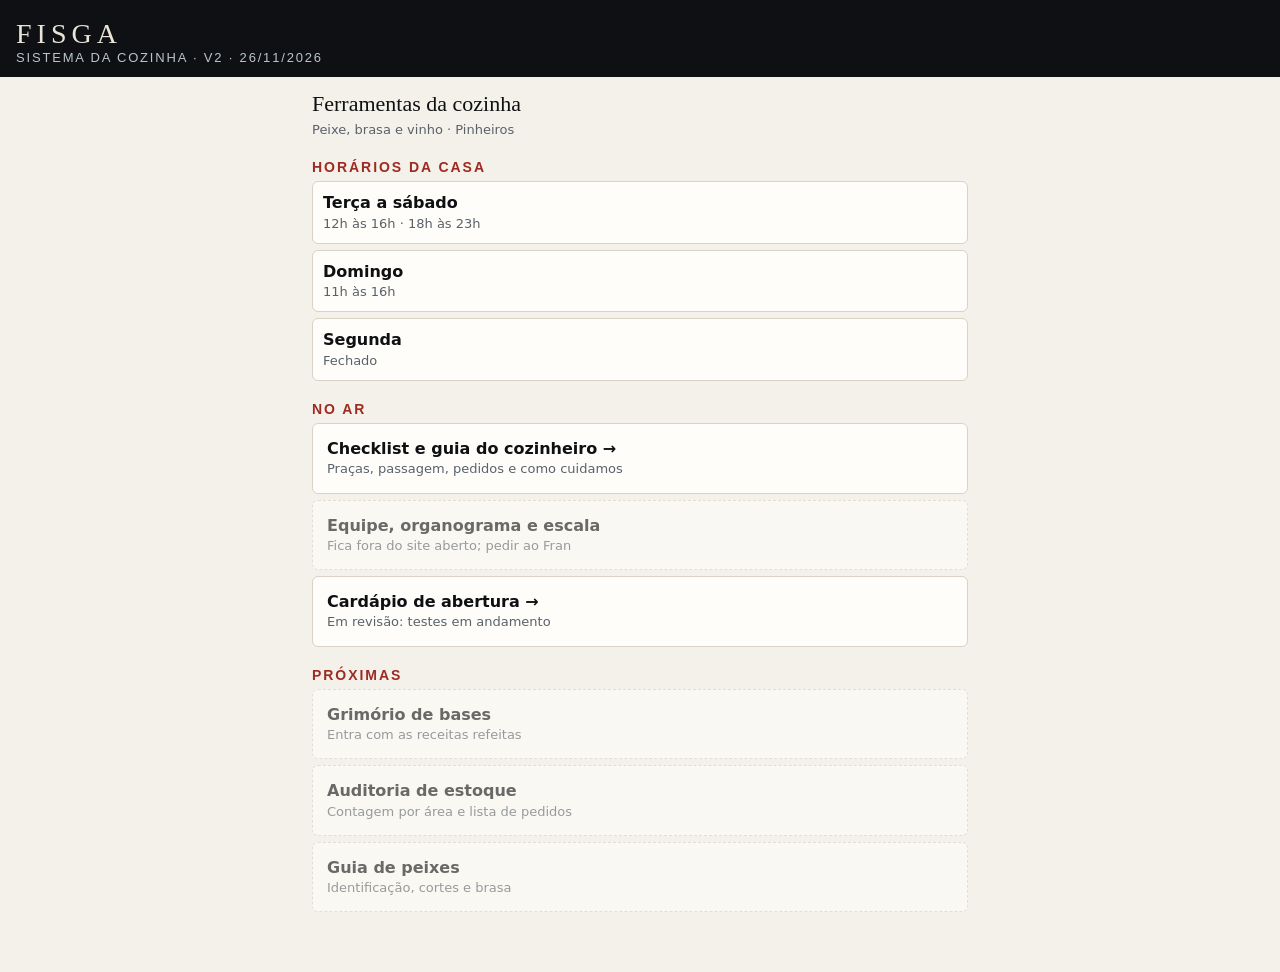
==== index.html @ 23f5c728 "Site da cozinha v2: index, checklist e cardápio Co-Authored-By: Claude Opus 5.5 <noreply@anthropic.c" ====
<!DOCTYPE html><html lang="pt-BR"><head><meta charset="utf-8"><meta name="viewport" content="width=device-width,initial-scale=1"><title>Fisga · Cozinha</title><style>
:root{--fumo:#0E1013;--graf:#3A4045;--aco:#59626A;--osso:#E9E3D8;--bg:#F4F1EA;--card:#FFFDF9;--linha:#D9D2C4;--guelra:#9E2B22;--serif:Georgia,'Times New Roman',serif;--cond:'Arial Narrow','Roboto Condensed',Arial,sans-serif}
*{box-sizing:border-box;margin:0;padding:0}
body{background:var(--bg);color:var(--fumo);font:16px/1.4 system-ui,Roboto,Arial,sans-serif;padding-bottom:40px}
header{background:var(--fumo);color:var(--osso);padding:18px 16px 12px}
header h1{font:400 28px var(--serif);letter-spacing:.18em}
header p{font:13px var(--cond);letter-spacing:.14em;text-transform:uppercase;color:#B9C6CB}
nav{position:sticky;top:0;z-index:5;background:var(--fumo);border-bottom:3px solid var(--guelra)}
.row{display:flex;overflow-x:auto;gap:6px;padding:6px 10px}
button,.btn{font:700 14px var(--cond);letter-spacing:.08em;text-transform:uppercase;border:1px solid var(--graf);background:transparent;color:var(--osso);padding:10px 12px;border-radius:4px;white-space:nowrap;cursor:pointer;text-decoration:none;display:inline-block;text-align:center}
.row button[aria-selected=true]{background:var(--guelra);border-color:var(--guelra);color:#fff}
.turnos button{flex:1}
.turnos button[aria-selected=true]{background:var(--osso);border-color:var(--osso);color:var(--fumo)}
main{max-width:680px;margin:0 auto;padding:14px 12px}
.quem{font:400 22px var(--serif)}
.pr{font-size:13px;color:var(--aco);margin:4px 0 10px}
.bar{height:8px;background:var(--linha);border-radius:4px;overflow:hidden}.bar i{display:block;height:100%;background:var(--guelra)}
.cont{font-size:13px;color:var(--aco);margin:4px 0}
h2{font:700 14px var(--cond);letter-spacing:.14em;text-transform:uppercase;color:var(--guelra);margin:20px 0 6px}
.it{background:var(--card);border:1px solid var(--linha);border-radius:6px;margin-bottom:6px;padding:10px}
.it label{display:flex;gap:12px;align-items:flex-start;cursor:pointer}
.it input[type=checkbox]{width:24px;height:24px;flex:0 0 24px;accent-color:var(--guelra)}
.it b{font-weight:600}.it small{display:block;color:var(--aco);font-size:13px}
.it.ok{opacity:.65}.it.ok b{text-decoration:line-through}
.tag{display:inline-block;font:700 11px var(--cond);letter-spacing:.1em;background:var(--guelra);color:#fff;padding:1px 6px;border-radius:3px;margin-right:5px}
.campo{display:flex;align-items:center;gap:8px;margin:8px 0 0 36px;font-size:13px;color:var(--aco)}
input[type=text],textarea{font:16px system-ui,sans-serif;border:1px solid var(--linha);border-radius:4px;background:#fff;color:var(--fumo);padding:6px 8px;width:100%}
.campo input{width:130px}
textarea{min-height:80px}
.acoes{display:flex;flex-wrap:wrap;gap:8px;margin-top:12px}
.acoes .btn,.acoes button{flex:1;background:var(--fumo);color:var(--osso);border-color:var(--fumo)}
.acoes .sec{background:transparent;color:var(--fumo);border-color:var(--graf)}
.pedir{display:block;background:var(--fumo);color:var(--osso);margin-top:4px}
.nota{font-size:13px;color:var(--aco);margin-top:14px}
#saida{margin-top:10px;display:none;min-height:180px}
@media print{nav,.acoes,.pedir,.bar,.cont,#saida{display:none!important}body{background:#fff;font-size:12px}header{background:#fff;color:#000;padding:0}header p{color:#000}.it{padding:3px 6px;margin-bottom:2px;break-inside:avoid;opacity:1}main{padding:0;max-width:none}}
.cd{display:block;color:inherit;text-decoration:none;padding:14px}.off{opacity:.6;border-style:dashed}</style></head><body><header><h1>FISGA</h1><p>Sistema da cozinha · v2 · 26/11/2026</p></header><main><div class="quem">Ferramentas da cozinha</div><div class="pr">Peixe, brasa e vinho · Pinheiros</div><h2>Horários da casa</h2><div class="it"><b>Terça a sábado</b><small>12h às 16h · 18h às 23h</small></div><div class="it"><b>Domingo</b><small>11h às 16h</small></div><div class="it"><b>Segunda</b><small>Fechado</small></div><h2>No ar</h2><a class="it cd" href="checklist.html"><b>Checklist e guia do cozinheiro →</b><small>Praças, passagem, pedidos e como cuidamos</small></a><div class="it cd off"><b>Equipe, organograma e escala</b><small>Fica fora do site aberto; pedir ao Fran</small></div><a class="it cd" href="cardapio.html"><b>Cardápio de abertura →</b><small>Em revisão: testes em andamento</small></a><h2>Próximas</h2><div class="it cd off"><b>Grimório de bases</b><small>Entra com as receitas refeitas</small></div><div class="it cd off"><b>Auditoria de estoque</b><small>Contagem por área e lista de pedidos</small></div><div class="it cd off"><b>Guia de peixes</b><small>Identificação, cortes e brasa</small></div></main></body></html>
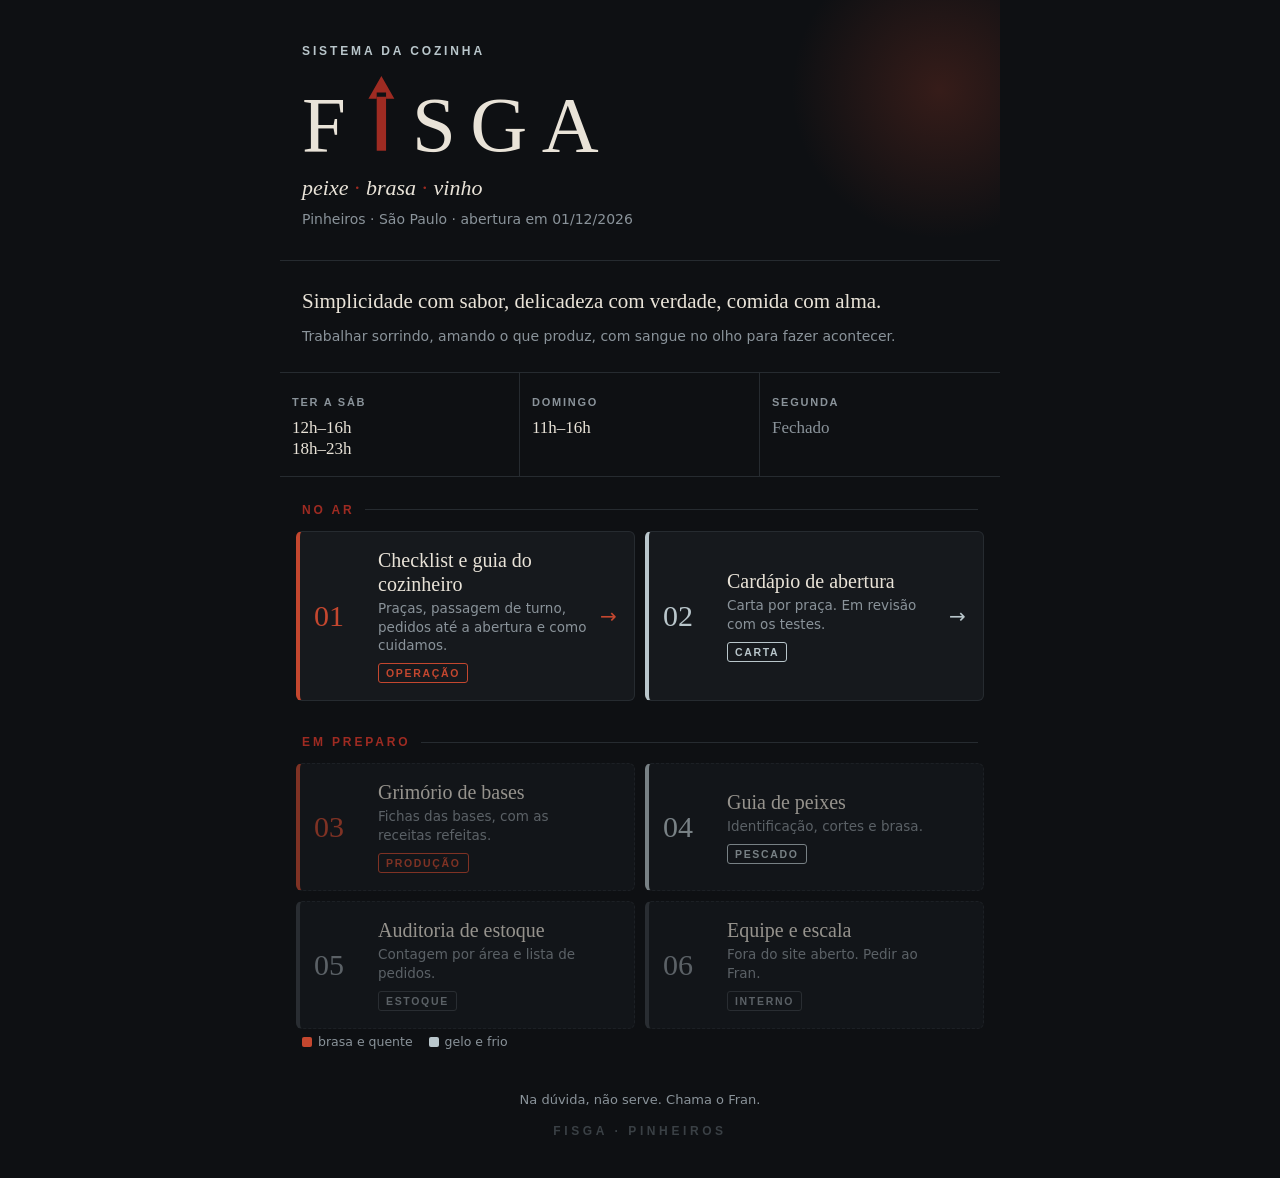
==== commit 3ca4cf24: "Index com a identidade visual do Fisga Co-Authored-By: Claude Opus 5.5 <noreply@anthropic.com> Claud" ====
--- a/index.html
+++ b/index.html
@@ -1,37 +1,115 @@
-<!DOCTYPE html><html lang="pt-BR"><head><meta charset="utf-8"><meta name="viewport" content="width=device-width,initial-scale=1"><title>Fisga · Cozinha</title><style>
-:root{--fumo:#0E1013;--graf:#3A4045;--aco:#59626A;--osso:#E9E3D8;--bg:#F4F1EA;--card:#FFFDF9;--linha:#D9D2C4;--guelra:#9E2B22;--serif:Georgia,'Times New Roman',serif;--cond:'Arial Narrow','Roboto Condensed',Arial,sans-serif}
+<!DOCTYPE html>
+<html lang="pt-BR"><head><meta charset="utf-8">
+<meta name="viewport" content="width=device-width,initial-scale=1">
+<meta name="theme-color" content="#0E1013">
+<title>Fisga · Cozinha</title>
+<style>
+:root{--fumo:#0E1013;--card:#16191D;--linha:#262B30;--graf:#3A4045;--aco:#8A939A;--gelo:#B9C6CB;--osso:#E9E3D8;--guelra:#9E2B22;--brasa:#C4472F;--serif:Georgia,'Times New Roman',serif;--cond:'Arial Narrow','Roboto Condensed','Helvetica Neue',Arial,sans-serif}
 *{box-sizing:border-box;margin:0;padding:0}
-body{background:var(--bg);color:var(--fumo);font:16px/1.4 system-ui,Roboto,Arial,sans-serif;padding-bottom:40px}
-header{background:var(--fumo);color:var(--osso);padding:18px 16px 12px}
-header h1{font:400 28px var(--serif);letter-spacing:.18em}
-header p{font:13px var(--cond);letter-spacing:.14em;text-transform:uppercase;color:#B9C6CB}
-nav{position:sticky;top:0;z-index:5;background:var(--fumo);border-bottom:3px solid var(--guelra)}
-.row{display:flex;overflow-x:auto;gap:6px;padding:6px 10px}
-button,.btn{font:700 14px var(--cond);letter-spacing:.08em;text-transform:uppercase;border:1px solid var(--graf);background:transparent;color:var(--osso);padding:10px 12px;border-radius:4px;white-space:nowrap;cursor:pointer;text-decoration:none;display:inline-block;text-align:center}
-.row button[aria-selected=true]{background:var(--guelra);border-color:var(--guelra);color:#fff}
-.turnos button{flex:1}
-.turnos button[aria-selected=true]{background:var(--osso);border-color:var(--osso);color:var(--fumo)}
-main{max-width:680px;margin:0 auto;padding:14px 12px}
-.quem{font:400 22px var(--serif)}
-.pr{font-size:13px;color:var(--aco);margin:4px 0 10px}
-.bar{height:8px;background:var(--linha);border-radius:4px;overflow:hidden}.bar i{display:block;height:100%;background:var(--guelra)}
-.cont{font-size:13px;color:var(--aco);margin:4px 0}
-h2{font:700 14px var(--cond);letter-spacing:.14em;text-transform:uppercase;color:var(--guelra);margin:20px 0 6px}
-.it{background:var(--card);border:1px solid var(--linha);border-radius:6px;margin-bottom:6px;padding:10px}
-.it label{display:flex;gap:12px;align-items:flex-start;cursor:pointer}
-.it input[type=checkbox]{width:24px;height:24px;flex:0 0 24px;accent-color:var(--guelra)}
-.it b{font-weight:600}.it small{display:block;color:var(--aco);font-size:13px}
-.it.ok{opacity:.65}.it.ok b{text-decoration:line-through}
-.tag{display:inline-block;font:700 11px var(--cond);letter-spacing:.1em;background:var(--guelra);color:#fff;padding:1px 6px;border-radius:3px;margin-right:5px}
-.campo{display:flex;align-items:center;gap:8px;margin:8px 0 0 36px;font-size:13px;color:var(--aco)}
-input[type=text],textarea{font:16px system-ui,sans-serif;border:1px solid var(--linha);border-radius:4px;background:#fff;color:var(--fumo);padding:6px 8px;width:100%}
-.campo input{width:130px}
-textarea{min-height:80px}
-.acoes{display:flex;flex-wrap:wrap;gap:8px;margin-top:12px}
-.acoes .btn,.acoes button{flex:1;background:var(--fumo);color:var(--osso);border-color:var(--fumo)}
-.acoes .sec{background:transparent;color:var(--fumo);border-color:var(--graf)}
-.pedir{display:block;background:var(--fumo);color:var(--osso);margin-top:4px}
-.nota{font-size:13px;color:var(--aco);margin-top:14px}
-#saida{margin-top:10px;display:none;min-height:180px}
-@media print{nav,.acoes,.pedir,.bar,.cont,#saida{display:none!important}body{background:#fff;font-size:12px}header{background:#fff;color:#000;padding:0}header p{color:#000}.it{padding:3px 6px;margin-bottom:2px;break-inside:avoid;opacity:1}main{padding:0;max-width:none}}
-.cd{display:block;color:inherit;text-decoration:none;padding:14px}.off{opacity:.6;border-style:dashed}</style></head><body><header><h1>FISGA</h1><p>Sistema da cozinha · v2 · 26/11/2026</p></header><main><div class="quem">Ferramentas da cozinha</div><div class="pr">Peixe, brasa e vinho · Pinheiros</div><h2>Horários da casa</h2><div class="it"><b>Terça a sábado</b><small>12h às 16h · 18h às 23h</small></div><div class="it"><b>Domingo</b><small>11h às 16h</small></div><div class="it"><b>Segunda</b><small>Fechado</small></div><h2>No ar</h2><a class="it cd" href="checklist.html"><b>Checklist e guia do cozinheiro →</b><small>Praças, passagem, pedidos e como cuidamos</small></a><div class="it cd off"><b>Equipe, organograma e escala</b><small>Fica fora do site aberto; pedir ao Fran</small></div><a class="it cd" href="cardapio.html"><b>Cardápio de abertura →</b><small>Em revisão: testes em andamento</small></a><h2>Próximas</h2><div class="it cd off"><b>Grimório de bases</b><small>Entra com as receitas refeitas</small></div><div class="it cd off"><b>Auditoria de estoque</b><small>Contagem por área e lista de pedidos</small></div><div class="it cd off"><b>Guia de peixes</b><small>Identificação, cortes e brasa</small></div></main></body></html>+html{background:var(--fumo)}
+body{color:var(--osso);font:16px/1.5 system-ui,Roboto,Arial,sans-serif;max-width:720px;margin:0 auto;-webkit-font-smoothing:antialiased}
+.cap{font:700 12px var(--cond);letter-spacing:.24em;text-transform:uppercase}
+a{color:inherit;text-decoration:none}
+
+.hero{position:relative;padding:44px 22px 30px;overflow:hidden;border-bottom:1px solid var(--linha)}
+.hero:before{content:"";position:absolute;right:-90px;top:-60px;width:300px;height:300px;border-radius:50%;background:radial-gradient(circle,rgba(196,71,47,.22),rgba(196,71,47,0) 70%)}
+.hero .cap{color:var(--gelo)}
+.marca{display:block;width:100%;max-width:330px;height:auto;margin:18px 0 14px}
+.trio{font:400 22px/1.2 var(--serif);font-style:italic;color:var(--osso)}
+.trio i{font-style:normal;color:var(--guelra);padding:0 6px}
+.onde{margin-top:8px;color:var(--aco);font-size:14px}
+
+.manif{padding:26px 22px;border-bottom:1px solid var(--linha)}
+.manif p{font:400 21px/1.35 var(--serif);color:var(--osso)}
+.manif small{display:block;margin-top:10px;color:var(--aco);font-size:14px;line-height:1.45}
+
+.horas{display:grid;grid-template-columns:repeat(3,1fr);border-bottom:1px solid var(--linha)}
+.horas div{padding:16px 12px;border-right:1px solid var(--linha)}
+.horas div:last-child{border-right:0}
+.horas .cap{font-size:11px;color:var(--aco);letter-spacing:.16em}
+.horas b{display:block;font:400 17px/1.25 var(--serif);margin-top:4px}
+.horas .off b{color:var(--aco)}
+
+section{padding:26px 16px 8px}
+h2{display:flex;align-items:center;gap:10px;color:var(--guelra);margin:0 6px 14px}
+h2:after{content:"";flex:1;height:1px;background:var(--linha)}
+
+.tool{display:grid;grid-template-columns:52px 1fr 20px;gap:12px;align-items:center;background:var(--card);border:1px solid var(--linha);border-left:4px solid var(--t,var(--graf));border-radius:6px;padding:16px 14px;margin-bottom:10px;transition:border-color .15s,transform .15s}
+a.tool:active{transform:scale(.985)}
+a.tool:hover{border-color:var(--graf)}
+.n{font:400 30px/1 var(--serif);color:var(--t,var(--aco))}
+.tool h3{font:400 20px/1.2 var(--serif);color:var(--osso)}
+.tool p{font-size:13.5px;color:var(--aco);margin-top:3px;line-height:1.4}
+.tag{display:inline-block;margin-top:8px;font:700 10.5px var(--cond);letter-spacing:.16em;text-transform:uppercase;padding:3px 7px;border-radius:3px;border:1px solid var(--t,var(--graf));color:var(--t,var(--aco))}
+.seta{color:var(--t);font-size:20px}
+.brasa{--t:var(--brasa)}.gelo{--t:var(--gelo)}
+.breve{opacity:.62;border-style:dashed;border-left-style:solid}
+.breve .seta{display:none}
+
+.lenda{display:flex;gap:16px;margin:4px 6px 0;color:var(--aco);font-size:12.5px}
+.lenda span:before{content:"";display:inline-block;width:10px;height:10px;border-radius:2px;margin-right:6px;vertical-align:-1px;background:var(--c)}
+
+footer{padding:30px 22px 40px;text-align:center;color:var(--aco);font-size:13px;line-height:1.6}
+footer .cap{color:var(--graf);letter-spacing:.3em;margin-top:14px;display:block}
+@media(min-width:620px){.grid{display:grid;grid-template-columns:1fr 1fr;gap:10px}.grid .tool{margin:0}}
+</style></head>
+<body>
+
+<header class="hero">
+  <div class="cap">Sistema da cozinha</div>
+  <svg class="marca" viewBox="0 0 318 82" role="img" aria-label="Fisga">
+    <g fill="#E9E3D8" font-family="Georgia,'Times New Roman',serif" font-size="76" letter-spacing="14">
+      <text x="0" y="72">F</text><text x="106" y="72">SGA</text>
+    </g>
+    <g fill="#9E2B22">
+      <rect x="72" y="20" width="9" height="52"/>
+      <path d="M76.5 0 L89 22 L81 22 L81 16 L72 16 L72 22 L64 22 Z"/>
+    </g>
+  </svg>
+  <div class="trio">peixe<i>·</i>brasa<i>·</i>vinho</div>
+  <div class="onde">Pinheiros · São Paulo · abertura em 01/12/2026</div>
+</header>
+
+<div class="manif">
+  <p>Simplicidade com sabor, delicadeza com verdade, comida com alma.</p>
+  <small>Trabalhar sorrindo, amando o que produz, com sangue no olho para fazer acontecer.</small>
+</div>
+
+<div class="horas">
+  <div><span class="cap">Ter a sáb</span><b>12h–16h<br>18h–23h</b></div>
+  <div><span class="cap">Domingo</span><b>11h–16h</b></div>
+  <div class="off"><span class="cap">Segunda</span><b>Fechado</b></div>
+</div>
+
+<section>
+  <h2 class="cap">No ar</h2>
+  <div class="grid">
+    <a class="tool brasa" href="checklist.html">
+      <span class="n">01</span>
+      <div><h3>Checklist e guia do cozinheiro</h3><p>Praças, passagem de turno, pedidos até a abertura e como cuidamos.</p><span class="tag">Operação</span></div>
+      <span class="seta">→</span>
+    </a>
+    <a class="tool gelo" href="cardapio.html">
+      <span class="n">02</span>
+      <div><h3>Cardápio de abertura</h3><p>Carta por praça. Em revisão com os testes.</p><span class="tag">Carta</span></div>
+      <span class="seta">→</span>
+    </a>
+  </div>
+</section>
+
+<section>
+  <h2 class="cap">Em preparo</h2>
+  <div class="grid">
+    <div class="tool breve brasa"><span class="n">03</span><div><h3>Grimório de bases</h3><p>Fichas das bases, com as receitas refeitas.</p><span class="tag">Produção</span></div><span class="seta"></span></div>
+    <div class="tool breve gelo"><span class="n">04</span><div><h3>Guia de peixes</h3><p>Identificação, cortes e brasa.</p><span class="tag">Pescado</span></div><span class="seta"></span></div>
+    <div class="tool breve"><span class="n">05</span><div><h3>Auditoria de estoque</h3><p>Contagem por área e lista de pedidos.</p><span class="tag">Estoque</span></div><span class="seta"></span></div>
+    <div class="tool breve"><span class="n">06</span><div><h3>Equipe e escala</h3><p>Fora do site aberto. Pedir ao Fran.</p><span class="tag">Interno</span></div><span class="seta"></span></div>
+  </div>
+  <div class="lenda"><span style="--c:var(--brasa)">brasa e quente</span><span style="--c:var(--gelo)">gelo e frio</span></div>
+</section>
+
+<footer>
+  Na dúvida, não serve. Chama o Fran.
+  <span class="cap">Fisga · Pinheiros</span>
+</footer>
+</body></html>
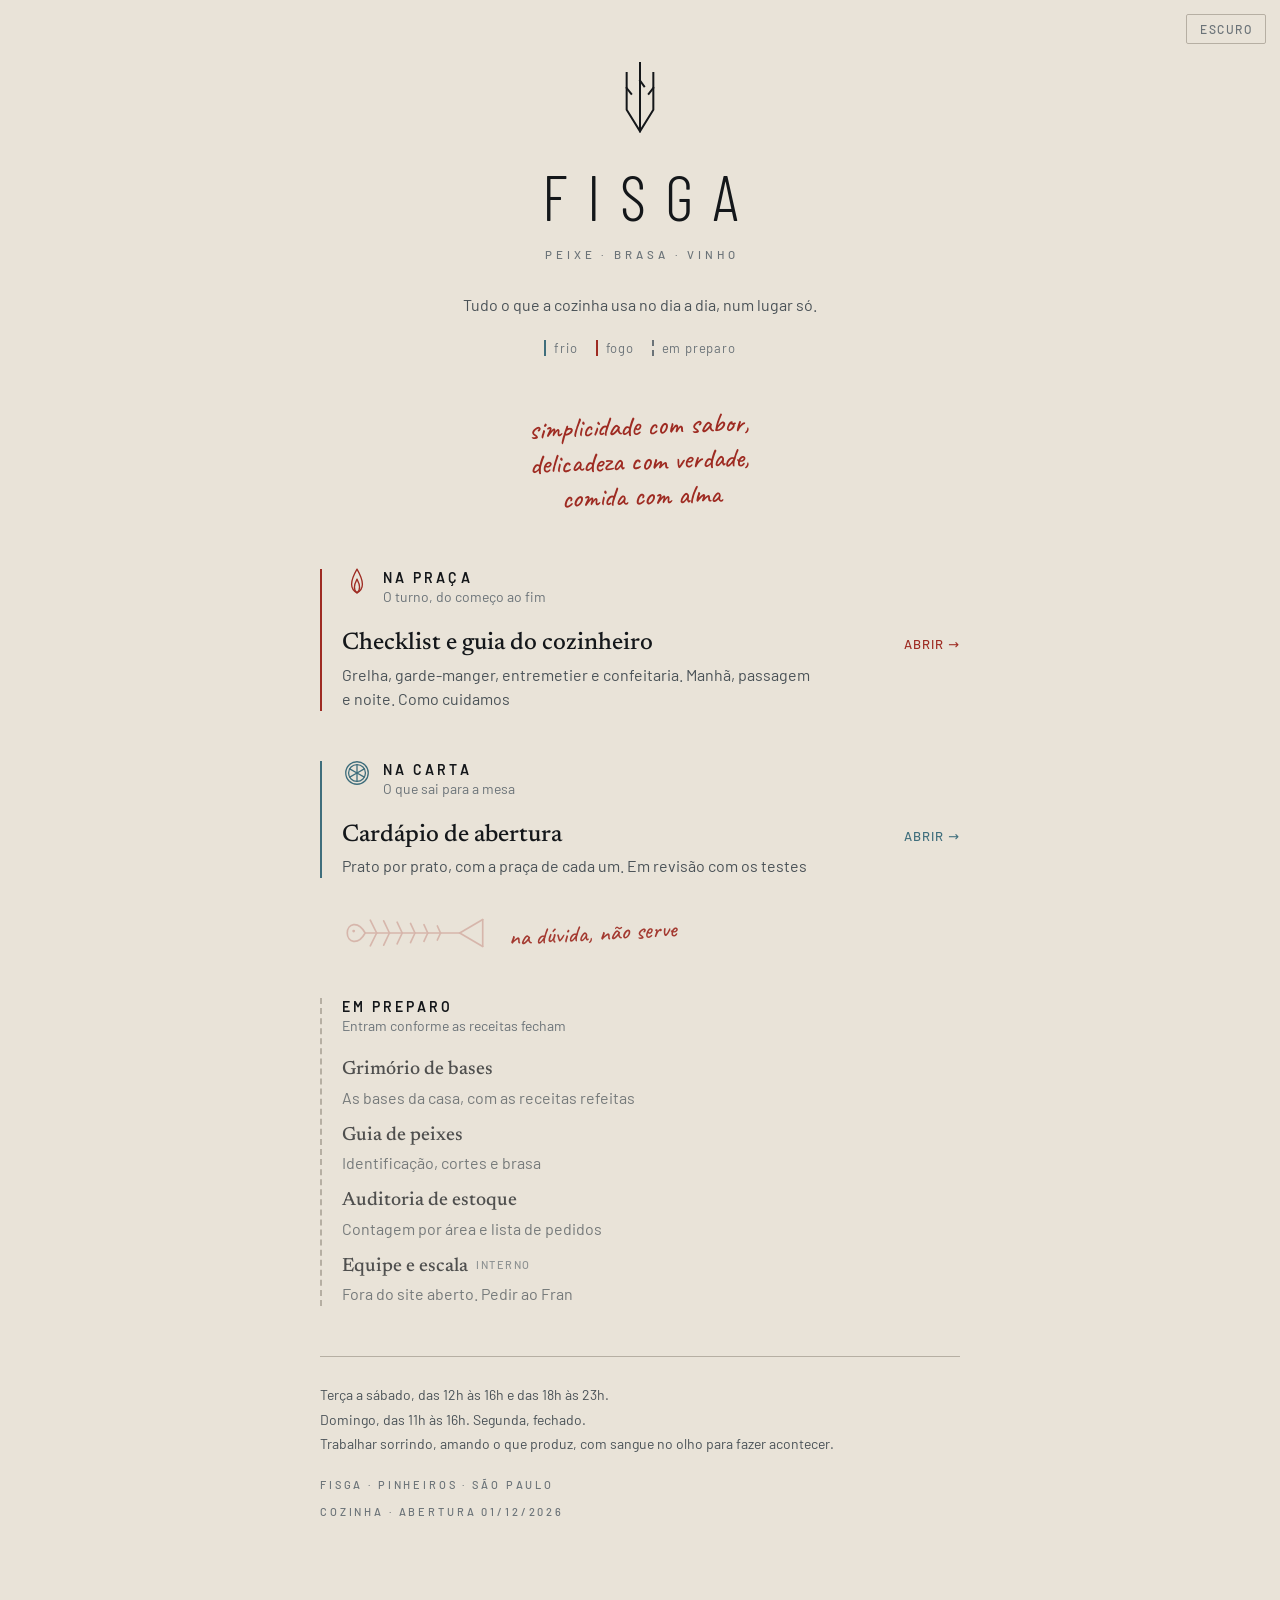
==== commit 3b89e4af: "Index na identidade da carta de abertura; fisga.css e fontes da casa Co-Authored-By: Claude Opus 5.5" ====
--- a/index.html
+++ b/index.html
@@ -1,115 +1,84 @@
 <!DOCTYPE html>
 <html lang="pt-BR"><head><meta charset="utf-8">
-<meta name="viewport" content="width=device-width,initial-scale=1">
-<meta name="theme-color" content="#0E1013">
+<meta name="viewport" content="width=device-width, initial-scale=1">
+<meta name="theme-color" content="#E9E3D8">
 <title>Fisga · Cozinha</title>
-<style>
-:root{--fumo:#0E1013;--card:#16191D;--linha:#262B30;--graf:#3A4045;--aco:#8A939A;--gelo:#B9C6CB;--osso:#E9E3D8;--guelra:#9E2B22;--brasa:#C4472F;--serif:Georgia,'Times New Roman',serif;--cond:'Arial Narrow','Roboto Condensed','Helvetica Neue',Arial,sans-serif}
-*{box-sizing:border-box;margin:0;padding:0}
-html{background:var(--fumo)}
-body{color:var(--osso);font:16px/1.5 system-ui,Roboto,Arial,sans-serif;max-width:720px;margin:0 auto;-webkit-font-smoothing:antialiased}
-.cap{font:700 12px var(--cond);letter-spacing:.24em;text-transform:uppercase}
-a{color:inherit;text-decoration:none}
+<link rel="preload" href="fonts/barlow-condensed-latin-300-normal.woff2" as="font" type="font/woff2" crossorigin>
+<link rel="stylesheet" href="fisga.css">
+</head>
+<body>
+<button class="alternar" type="button" onclick="escuro()">ESCURO</button>
+<div class="folha">
 
-.hero{position:relative;padding:44px 22px 30px;overflow:hidden;border-bottom:1px solid var(--linha)}
-.hero:before{content:"";position:absolute;right:-90px;top:-60px;width:300px;height:300px;border-radius:50%;background:radial-gradient(circle,rgba(196,71,47,.22),rgba(196,71,47,0) 70%)}
-.hero .cap{color:var(--gelo)}
-.marca{display:block;width:100%;max-width:330px;height:auto;margin:18px 0 14px}
-.trio{font:400 22px/1.2 var(--serif);font-style:italic;color:var(--osso)}
-.trio i{font-style:normal;color:var(--guelra);padding:0 6px}
-.onde{margin-top:8px;color:var(--aco);font-size:14px}
-
-.manif{padding:26px 22px;border-bottom:1px solid var(--linha)}
-.manif p{font:400 21px/1.35 var(--serif);color:var(--osso)}
-.manif small{display:block;margin-top:10px;color:var(--aco);font-size:14px;line-height:1.45}
-
-.horas{display:grid;grid-template-columns:repeat(3,1fr);border-bottom:1px solid var(--linha)}
-.horas div{padding:16px 12px;border-right:1px solid var(--linha)}
-.horas div:last-child{border-right:0}
-.horas .cap{font-size:11px;color:var(--aco);letter-spacing:.16em}
-.horas b{display:block;font:400 17px/1.25 var(--serif);margin-top:4px}
-.horas .off b{color:var(--aco)}
-
-section{padding:26px 16px 8px}
-h2{display:flex;align-items:center;gap:10px;color:var(--guelra);margin:0 6px 14px}
-h2:after{content:"";flex:1;height:1px;background:var(--linha)}
-
-.tool{display:grid;grid-template-columns:52px 1fr 20px;gap:12px;align-items:center;background:var(--card);border:1px solid var(--linha);border-left:4px solid var(--t,var(--graf));border-radius:6px;padding:16px 14px;margin-bottom:10px;transition:border-color .15s,transform .15s}
-a.tool:active{transform:scale(.985)}
-a.tool:hover{border-color:var(--graf)}
-.n{font:400 30px/1 var(--serif);color:var(--t,var(--aco))}
-.tool h3{font:400 20px/1.2 var(--serif);color:var(--osso)}
-.tool p{font-size:13.5px;color:var(--aco);margin-top:3px;line-height:1.4}
-.tag{display:inline-block;margin-top:8px;font:700 10.5px var(--cond);letter-spacing:.16em;text-transform:uppercase;padding:3px 7px;border-radius:3px;border:1px solid var(--t,var(--graf));color:var(--t,var(--aco))}
-.seta{color:var(--t);font-size:20px}
-.brasa{--t:var(--brasa)}.gelo{--t:var(--gelo)}
-.breve{opacity:.62;border-style:dashed;border-left-style:solid}
-.breve .seta{display:none}
-
-.lenda{display:flex;gap:16px;margin:4px 6px 0;color:var(--aco);font-size:12.5px}
-.lenda span:before{content:"";display:inline-block;width:10px;height:10px;border-radius:2px;margin-right:6px;vertical-align:-1px;background:var(--c)}
-
-footer{padding:30px 22px 40px;text-align:center;color:var(--aco);font-size:13px;line-height:1.6}
-footer .cap{color:var(--graf);letter-spacing:.3em;margin-top:14px;display:block}
-@media(min-width:620px){.grid{display:grid;grid-template-columns:1fr 1fr;gap:10px}.grid .tool{margin:0}}
-</style></head>
-<body>
-
-<header class="hero">
-  <div class="cap">Sistema da cozinha</div>
-  <svg class="marca" viewBox="0 0 318 82" role="img" aria-label="Fisga">
-    <g fill="#E9E3D8" font-family="Georgia,'Times New Roman',serif" font-size="76" letter-spacing="14">
-      <text x="0" y="72">F</text><text x="106" y="72">SGA</text>
-    </g>
-    <g fill="#9E2B22">
-      <rect x="72" y="20" width="9" height="52"/>
-      <path d="M76.5 0 L89 22 L81 22 L81 16 L72 16 L72 22 L64 22 Z"/>
-    </g>
-  </svg>
-  <div class="trio">peixe<i>·</i>brasa<i>·</i>vinho</div>
-  <div class="onde">Pinheiros · São Paulo · abertura em 01/12/2026</div>
+<header>
+<svg class="marca" viewBox="0 0 60 96" xmlns="http://www.w3.org/2000/svg" aria-hidden="true">
+<line x1="30" y1="6" x2="30" y2="88"/><path d="M14 18 L14 62 L30 88 L46 62 L46 18"/>
+<line x1="14" y1="36" x2="19.5" y2="43"/><line x1="46" y1="36" x2="40.5" y2="43"/>
+<line x1="30" y1="27" x2="35" y2="34"/></svg>
+<div class="logotipo">FISGA</div>
+<div class="descritor">PEIXE · BRASA · VINHO</div>
 </header>
 
-<div class="manif">
-  <p>Simplicidade com sabor, delicadeza com verdade, comida com alma.</p>
-  <small>Trabalhar sorrindo, amando o que produz, com sangue no olho para fazer acontecer.</small>
+<p class="intro">Tudo o que a cozinha usa no dia a dia, num lugar só.</p>
+<div class="legenda">
+  <span><i class="fr"></i>frio</span>
+  <span><i></i>fogo</span>
+  <span><i class="tr"></i>em preparo</span>
 </div>
 
-<div class="horas">
-  <div><span class="cap">Ter a sáb</span><b>12h–16h<br>18h–23h</b></div>
-  <div><span class="cap">Domingo</span><b>11h–16h</b></div>
-  <div class="off"><span class="cap">Segunda</span><b>Fechado</b></div>
-</div>
+<p class="manifesto">simplicidade com sabor,<br>delicadeza com verdade,<br>comida com alma</p>
 
-<section>
-  <h2 class="cap">No ar</h2>
-  <div class="grid">
-    <a class="tool brasa" href="checklist.html">
-      <span class="n">01</span>
-      <div><h3>Checklist e guia do cozinheiro</h3><p>Praças, passagem de turno, pedidos até a abertura e como cuidamos.</p><span class="tag">Operação</span></div>
-      <span class="seta">→</span>
-    </a>
-    <a class="tool gelo" href="cardapio.html">
-      <span class="n">02</span>
-      <div><h3>Cardápio de abertura</h3><p>Carta por praça. Em revisão com os testes.</p><span class="tag">Carta</span></div>
-      <span class="seta">→</span>
-    </a>
-  </div>
+<section class="fogo">
+<div class="cab"><svg class="ic" viewBox="0 0 48 48" aria-hidden="true">
+<path d="M24 43 C12.5 36.5 12.5 25 24 5 C35.5 25 35.5 36.5 24 43 Z"/>
+<path d="M24 43 C18.5 39 18.5 31.5 24 21 C29.5 31.5 29.5 39 24 43"/></svg>
+<div><h3>NA PRAÇA</h3><div class="subtitulo">O turno, do começo ao fim</div></div></div>
+<a class="item destaque" href="checklist.html">
+  <div class="linha"><div class="nome">Checklist e guia do cozinheiro</div><div class="preco">abrir →</div></div>
+  <div class="desc">Grelha, garde-manger, entremetier e confeitaria. Manhã, passagem e noite. Como cuidamos</div>
+</a>
 </section>
 
-<section>
-  <h2 class="cap">Em preparo</h2>
-  <div class="grid">
-    <div class="tool breve brasa"><span class="n">03</span><div><h3>Grimório de bases</h3><p>Fichas das bases, com as receitas refeitas.</p><span class="tag">Produção</span></div><span class="seta"></span></div>
-    <div class="tool breve gelo"><span class="n">04</span><div><h3>Guia de peixes</h3><p>Identificação, cortes e brasa.</p><span class="tag">Pescado</span></div><span class="seta"></span></div>
-    <div class="tool breve"><span class="n">05</span><div><h3>Auditoria de estoque</h3><p>Contagem por área e lista de pedidos.</p><span class="tag">Estoque</span></div><span class="seta"></span></div>
-    <div class="tool breve"><span class="n">06</span><div><h3>Equipe e escala</h3><p>Fora do site aberto. Pedir ao Fran.</p><span class="tag">Interno</span></div><span class="seta"></span></div>
-  </div>
-  <div class="lenda"><span style="--c:var(--brasa)">brasa e quente</span><span style="--c:var(--gelo)">gelo e frio</span></div>
+<section class="frio">
+<div class="cab"><svg class="ic" viewBox="0 0 48 48" aria-hidden="true">
+<circle cx="24" cy="24" r="18"/><circle cx="24" cy="24" r="13.5"/>
+<line x1="24" y1="24" x2="35.7" y2="17.3"/><line x1="24" y1="24" x2="24" y2="10.5"/>
+<line x1="24" y1="24" x2="12.3" y2="17.3"/><line x1="24" y1="24" x2="12.3" y2="30.7"/>
+<line x1="24" y1="24" x2="24" y2="37.5"/><line x1="24" y1="24" x2="35.7" y2="30.7"/></svg>
+<div><h3>NA CARTA</h3><div class="subtitulo">O que sai para a mesa</div></div></div>
+<a class="item destaque" href="cardapio.html">
+  <div class="linha"><div class="nome">Cardápio de abertura</div><div class="preco">abrir →</div></div>
+  <div class="desc">Prato por prato, com a praça de cada um. Em revisão com os testes</div>
+</a>
 </section>
 
-<footer>
-  Na dúvida, não serve. Chama o Fran.
-  <span class="cap">Fisga · Pinheiros</span>
-</footer>
+<div class="rodape-ilustra"><div class="marg" style="width:150px;height:46px"><svg class="ilustra" viewBox="0 0 232 72" aria-hidden="true">
+<path d="M10 36 C10 21 27 16 38 36 C27 56 10 51 10 36 Z"/>
+<circle cx="20" cy="33" r="2.2" class="cheio"/>
+<line x1="38" y1="36" x2="186" y2="36"/>
+<line x1="56" y1="36" x2="46" y2="16"/><line x1="56" y1="36" x2="46" y2="56"/>
+<line x1="76" y1="36" x2="67" y2="17"/><line x1="76" y1="36" x2="67" y2="55"/>
+<line x1="96" y1="36" x2="88" y2="19"/><line x1="96" y1="36" x2="88" y2="53"/>
+<line x1="116" y1="36" x2="109" y2="21"/><line x1="116" y1="36" x2="109" y2="51"/>
+<line x1="136" y1="36" x2="130" y2="23"/><line x1="136" y1="36" x2="130" y2="49"/>
+<line x1="156" y1="36" x2="151" y2="25"/><line x1="156" y1="36" x2="151" y2="47"/>
+<path d="M186 36 L222 15"/><path d="M186 36 L222 57"/><path d="M222 15 L222 57"/></svg></div>
+<div class="nota">na dúvida, não serve</div></div>
+
+<section class="preparo">
+<div class="cab"><div><h3>EM PREPARO</h3><div class="subtitulo">Entram conforme as receitas fecham</div></div></div>
+<div class="item simples"><div class="nome">Grimório de bases</div><div class="desc">As bases da casa, com as receitas refeitas</div></div>
+<div class="item simples"><div class="nome">Guia de peixes</div><div class="desc">Identificação, cortes e brasa</div></div>
+<div class="item simples"><div class="nome">Auditoria de estoque</div><div class="desc">Contagem por área e lista de pedidos</div></div>
+<div class="item simples"><div class="nome">Equipe e escala<span class="etiqueta">interno</span></div><div class="desc">Fora do site aberto. Pedir ao Fran</div></div>
+</section>
+
+<footer>Terça a sábado, das 12h às 16h e das 18h às 23h.<br>Domingo, das 11h às 16h. Segunda, fechado.<br>Trabalhar sorrindo, amando o que produz, com sangue no olho para fazer acontecer.
+<div class="assinatura">FISGA · PINHEIROS · SÃO PAULO</div>
+<div class="assinatura" style="margin-top:8px">COZINHA · ABERTURA 01/12/2026</div></footer>
+</div>
+<script>
+function escuro(){var b=document.body;b.classList.toggle('escuro');var e=b.classList.contains('escuro');document.querySelector('.alternar').textContent=e?'CLARO':'ESCURO';try{localStorage.setItem('fisga_tema',e?'e':'c')}catch(x){}}
+try{if(localStorage.getItem('fisga_tema')==='e')escuro()}catch(x){}
+</script>
 </body></html>
--- a/fisga.css
+++ b/fisga.css
@@ -0,0 +1,73 @@
+/* Fisga · identidade visual (da carta de abertura de 21/11/2026) */
+@font-face{font-family:'Newsreader';src:url(fonts/newsreader-latin-400-normal.woff2) format('woff2');font-weight:400;font-display:swap}
+@font-face{font-family:'Newsreader';src:url(fonts/newsreader-latin-500-normal.woff2) format('woff2');font-weight:500;font-display:swap}
+@font-face{font-family:'Newsreader';src:url(fonts/newsreader-latin-400-italic.woff2) format('woff2');font-weight:400;font-style:italic;font-display:swap}
+@font-face{font-family:'Barlow';src:url(fonts/barlow-latin-400-normal.woff2) format('woff2');font-weight:400;font-display:swap}
+@font-face{font-family:'Barlow';src:url(fonts/barlow-latin-500-normal.woff2) format('woff2');font-weight:500;font-display:swap}
+@font-face{font-family:'Barlow';src:url(fonts/barlow-latin-600-normal.woff2) format('woff2');font-weight:600;font-display:swap}
+@font-face{font-family:'Barlow Condensed';src:url(fonts/barlow-condensed-latin-300-normal.woff2) format('woff2');font-weight:300;font-display:swap}
+@font-face{font-family:'Caveat';src:url(fonts/caveat-latin-500-normal.woff2) format('woff2');font-weight:500;font-display:swap}
+
+:root{
+  --fumo:#0E1013;--osso:#E9E3D8;--gelo:#B9C6CB;--guelra:#9E2B22;
+  --fundo:var(--osso);--tinta:#14171A;--tinta-2:#4A5257;--tinta-3:#6B7378;
+  --regua:#B6AFA3;--frio:#3F6E7C;--fogo:#9E2B22;
+  --serif:'Newsreader',Georgia,serif;--sans:'Barlow',system-ui,sans-serif;
+  --cond:'Barlow Condensed','Arial Narrow',sans-serif;--mao:'Caveat',cursive;
+}
+body.escuro{--fundo:var(--fumo);--tinta:#F2EDE4;--tinta-2:#CDD3D7;--tinta-3:#AEB6BB;--regua:#3A4045;--frio:var(--gelo);--fogo:#C4483C}
+*{box-sizing:border-box;margin:0;padding:0}
+body{background:var(--fundo);color:var(--tinta);font-family:var(--serif);-webkit-font-smoothing:antialiased;padding:0 22px 80px}
+a{color:inherit}
+.folha{max-width:640px;margin:0 auto;position:relative}
+
+.marca{display:block;margin:0 auto;width:50px;height:80px}
+.marca line,.marca path{stroke:var(--tinta);fill:none;stroke-linecap:square;stroke-width:2.4}
+.logotipo{font-family:var(--cond);font-weight:300;letter-spacing:.30em;text-indent:.30em;line-height:1;text-align:center;font-size:clamp(46px,11vw,64px)}
+.descritor{font-family:var(--sans);font-weight:500;font-size:11.5px;letter-spacing:.34em;text-indent:.34em;color:var(--tinta-3);text-align:center;margin-top:19px}
+header{padding:58px 0 46px;text-align:center}
+header .marca{margin-bottom:26px}
+.intro{font-family:var(--sans);font-size:16px;line-height:1.55;color:var(--tinta-2);text-align:center;max-width:30em;margin:-14px auto 22px}
+.legenda{display:flex;flex-wrap:wrap;justify-content:center;align-items:center;gap:8px 18px;font-family:var(--sans);font-size:13px;letter-spacing:.06em;color:var(--tinta-3);margin-bottom:52px}
+.legenda span{display:inline-flex;align-items:center;gap:8px}
+.legenda i{display:inline-block;width:2px;height:16px;background:var(--fogo)}
+.legenda i.fr{background:var(--frio)}
+.legenda i.tr{background:none;border-left:2px dashed var(--tinta-3)}
+
+section{padding-left:20px;border-left:2px solid var(--regua);margin-bottom:50px;position:relative}
+section.frio{border-left-color:var(--frio)}
+section.fogo{border-left-color:var(--fogo)}
+section.preparo{border-left-style:dashed}
+.cab{display:flex;align-items:flex-start;gap:11px;margin-bottom:24px}
+.ic{flex:0 0 auto;width:30px;height:30px;margin-top:-3px;fill:none;stroke-width:2.1;stroke-linecap:round;stroke-linejoin:round;stroke:var(--regua)}
+.ic .cheio{fill:currentColor;stroke:none}
+section.frio .ic{stroke:var(--frio);color:var(--frio)}
+section.fogo .ic{stroke:var(--fogo);color:var(--fogo)}
+h3{font-family:var(--sans);font-weight:600;font-size:14px;letter-spacing:.22em;color:var(--tinta);margin-bottom:2px}
+.subtitulo{font-family:var(--sans);font-size:14px;color:var(--tinta-3)}
+
+.item{margin-bottom:24px;display:block;text-decoration:none}
+.linha{display:flex;justify-content:space-between;align-items:baseline;gap:20px}
+.nome{font-weight:500;font-size:21px;line-height:1.24}
+.preco{font-family:var(--sans);font-weight:500;font-size:17px;white-space:nowrap}
+.desc{font-family:var(--sans);font-size:16px;line-height:1.5;margin-top:4px;max-width:52ch;color:var(--tinta-2)}
+.destaque .nome{font-size:24px}
+.simples{margin-bottom:14px}
+.simples .nome{font-size:19px}
+a.item .preco{color:var(--fogo);letter-spacing:.08em;font-size:13px;text-transform:uppercase}
+section.frio a.item .preco{color:var(--frio)}
+a.item:active .nome{text-decoration:underline;text-underline-offset:4px}
+.etiqueta{font-family:var(--sans);font-weight:500;font-size:11px;letter-spacing:.14em;color:var(--tinta-3);margin-left:8px;vertical-align:2px;text-transform:uppercase}
+.preparo .item{opacity:.72}
+
+.ilustra{width:100%;height:100%;display:block;fill:none;stroke:var(--fogo);stroke-width:2.6;stroke-linecap:round;stroke-linejoin:round}
+.ilustra .cheio{fill:var(--fogo);stroke:none}
+.rodape-ilustra{display:flex;align-items:center;gap:18px;margin:-18px 0 42px;padding-left:20px}
+.rodape-ilustra .marg{opacity:.24}
+.nota{white-space:nowrap;font-family:var(--mao);font-weight:500;font-size:24px;color:var(--fogo);transform:rotate(-3deg);opacity:.92}
+.manifesto{font-family:var(--mao);font-weight:500;font-size:28px;line-height:1.25;color:var(--fogo);text-align:center;margin:10px 0 56px;transform:rotate(-2deg)}
+
+footer{border-top:1px solid var(--regua);padding-top:26px;margin-top:12px;font-family:var(--sans);font-size:14px;line-height:1.75;color:var(--tinta-2)}
+.assinatura{font-family:var(--sans);font-weight:500;font-size:11px;letter-spacing:.26em;color:var(--tinta-3);margin-top:18px}
+.alternar{position:fixed;top:14px;right:14px;font-family:var(--sans);font-weight:500;font-size:12px;letter-spacing:.12em;background:var(--fundo);color:var(--tinta-3);border:1px solid var(--regua);padding:7px 13px;border-radius:2px;cursor:pointer;z-index:10}
+@media print{.alternar{display:none}}
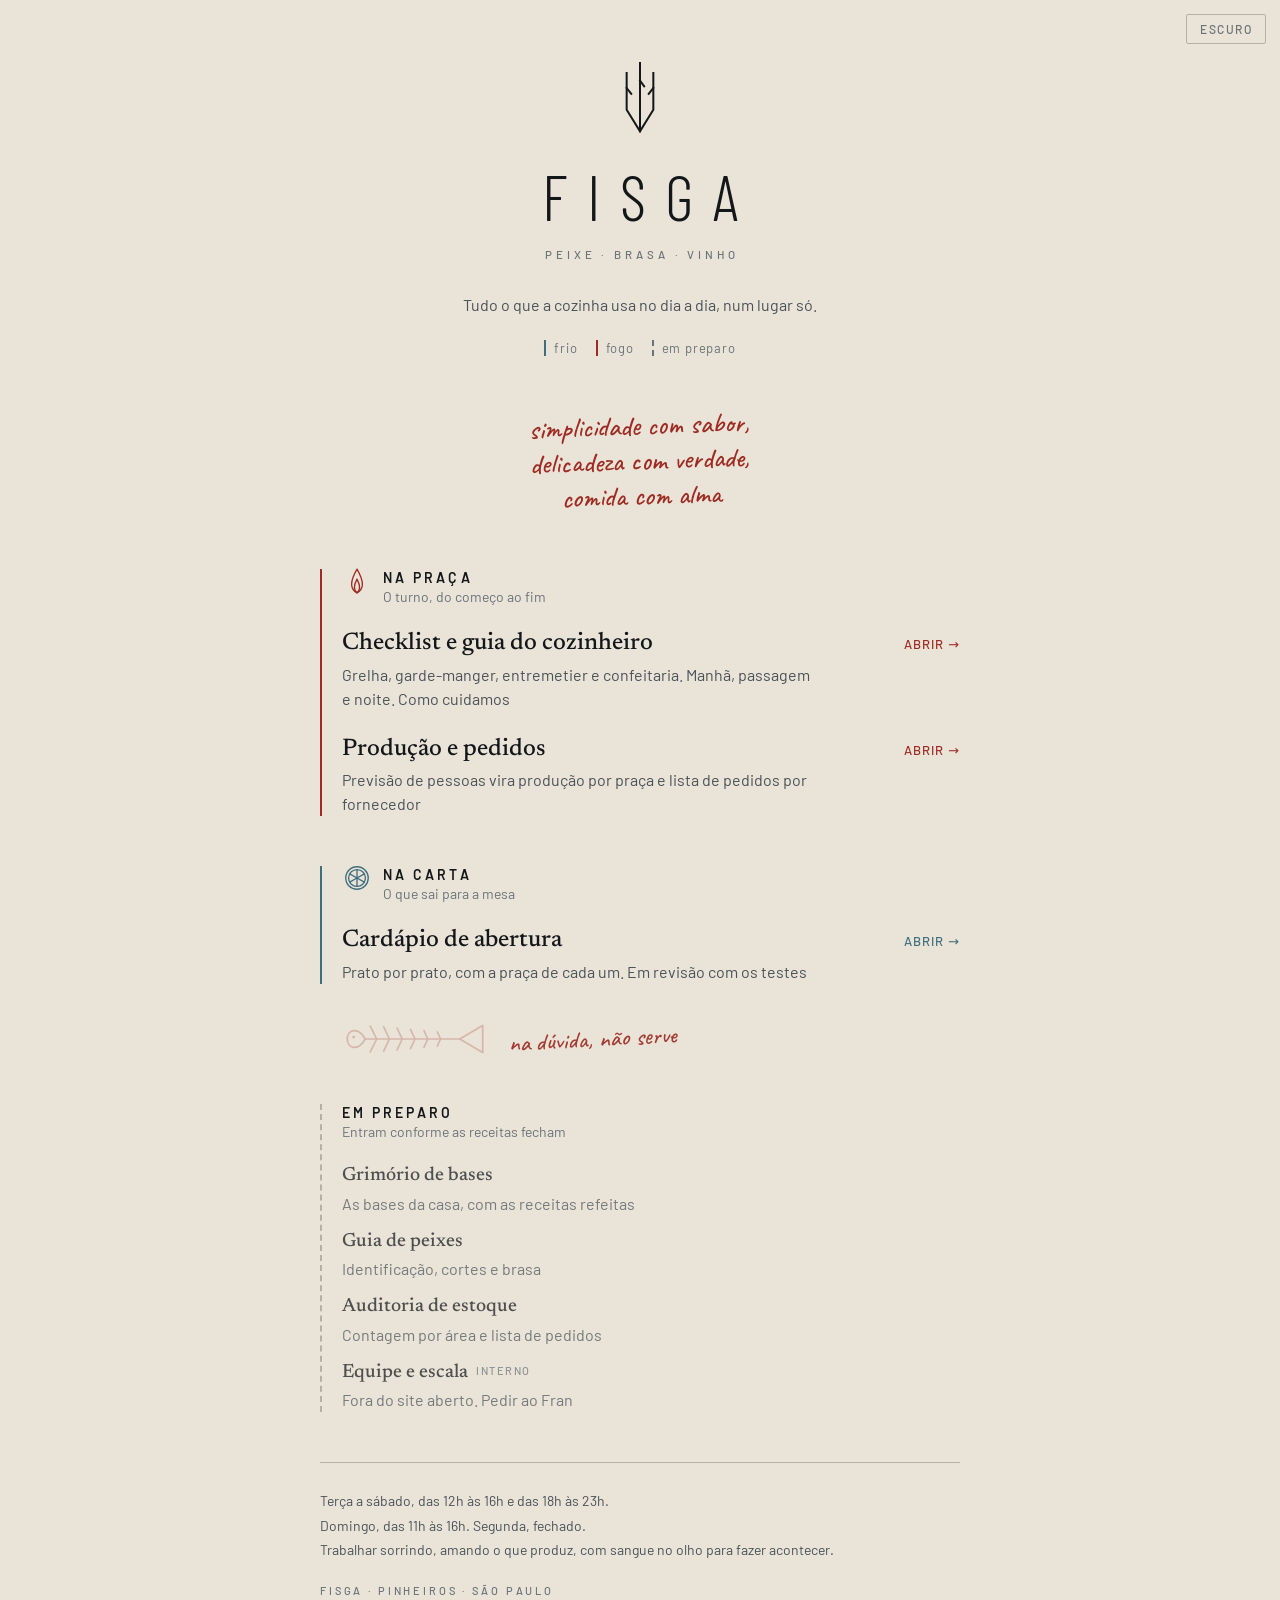
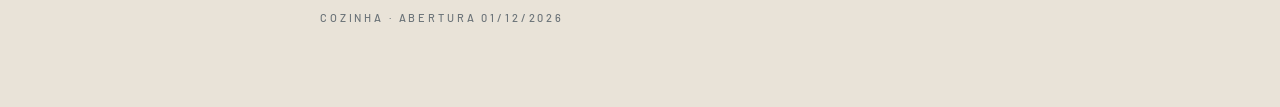
==== commit 61d35353: "Produção e pedidos: previsão de venda, produção por praça e lista de pedidos Co-Authored-By: Claude " ====
--- a/index.html
+++ b/index.html
@@ -36,6 +36,10 @@
 <a class="item destaque" href="checklist.html">
   <div class="linha"><div class="nome">Checklist e guia do cozinheiro</div><div class="preco">abrir →</div></div>
   <div class="desc">Grelha, garde-manger, entremetier e confeitaria. Manhã, passagem e noite. Como cuidamos</div>
+</a>
+<a class="item destaque" href="producao.html">
+  <div class="linha"><div class="nome">Produção e pedidos</div><div class="preco">abrir →</div></div>
+  <div class="desc">Previsão de pessoas vira produção por praça e lista de pedidos por fornecedor</div>
 </a>
 </section>
 
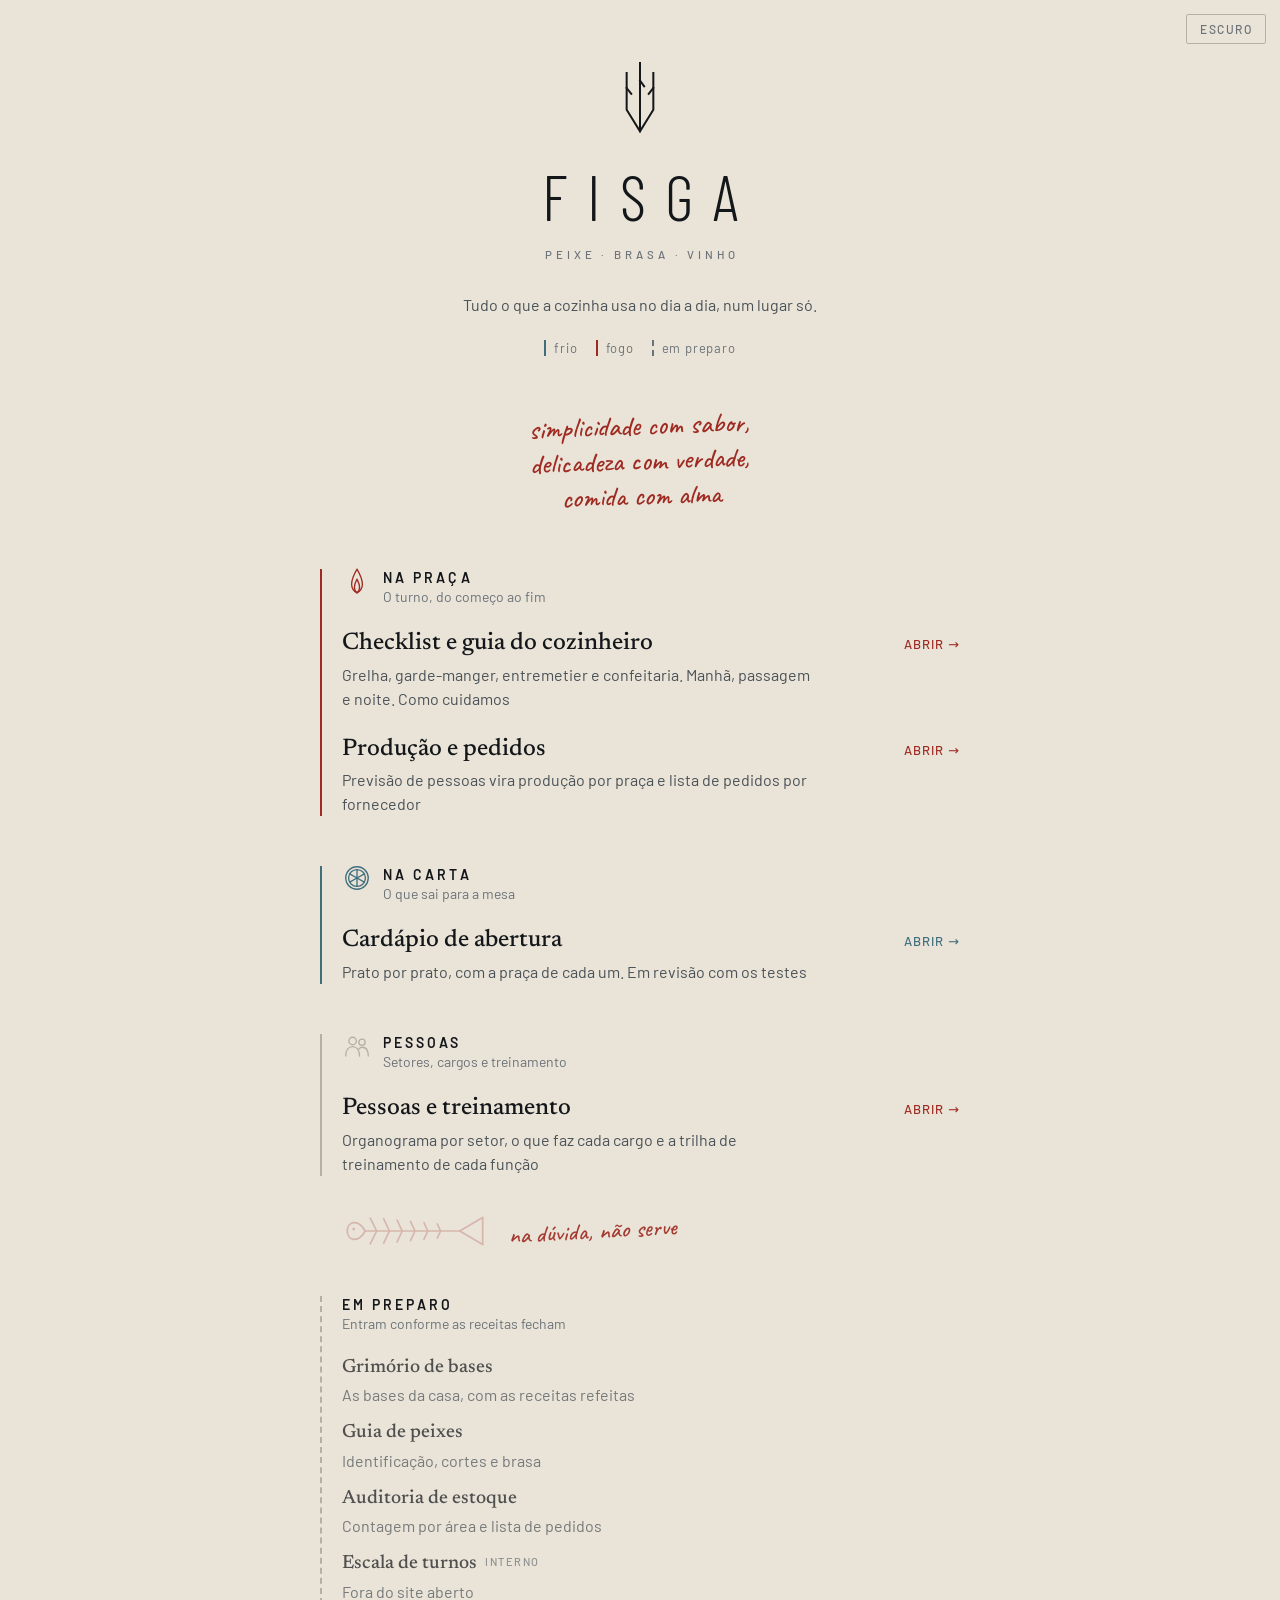
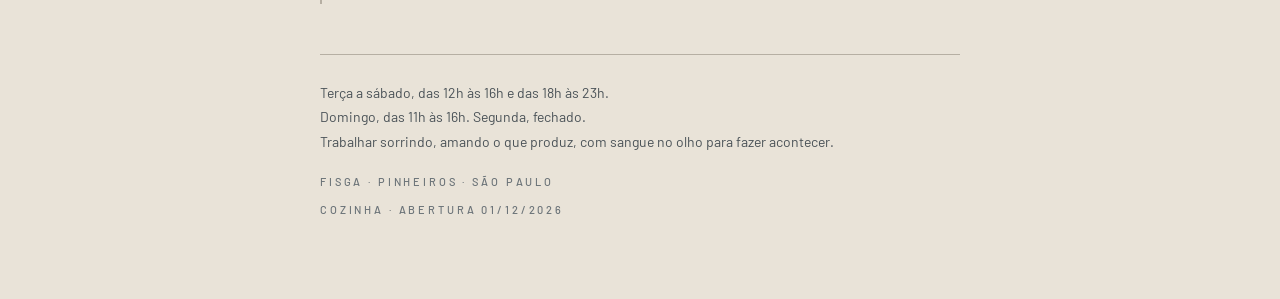
==== commit 307ae680: "Sem nomes no site; página Pessoas: setores, cargos e trilhas de treinamento Co-Authored-By: Claude O" ====
--- a/index.html
+++ b/index.html
@@ -56,6 +56,15 @@
 </a>
 </section>
 
+<section>
+<div class="cab"><svg class="ic" viewBox="0 0 48 48" aria-hidden="true"><circle cx="17" cy="16" r="6"/><circle cx="32" cy="18" r="5"/><path d="M6 40 C6 30 11 25 17 25 C23 25 28 30 28 40"/><path d="M26 30 C28 27 30 26 32 26 C38 26 42 31 42 40"/></svg>
+<div><h3>PESSOAS</h3><div class="subtitulo">Setores, cargos e treinamento</div></div></div>
+<a class="item destaque" href="rh.html">
+  <div class="linha"><div class="nome">Pessoas e treinamento</div><div class="preco">abrir →</div></div>
+  <div class="desc">Organograma por setor, o que faz cada cargo e a trilha de treinamento de cada função</div>
+</a>
+</section>
+
 <div class="rodape-ilustra"><div class="marg" style="width:150px;height:46px"><svg class="ilustra" viewBox="0 0 232 72" aria-hidden="true">
 <path d="M10 36 C10 21 27 16 38 36 C27 56 10 51 10 36 Z"/>
 <circle cx="20" cy="33" r="2.2" class="cheio"/>
@@ -74,7 +83,7 @@
 <div class="item simples"><div class="nome">Grimório de bases</div><div class="desc">As bases da casa, com as receitas refeitas</div></div>
 <div class="item simples"><div class="nome">Guia de peixes</div><div class="desc">Identificação, cortes e brasa</div></div>
 <div class="item simples"><div class="nome">Auditoria de estoque</div><div class="desc">Contagem por área e lista de pedidos</div></div>
-<div class="item simples"><div class="nome">Equipe e escala<span class="etiqueta">interno</span></div><div class="desc">Fora do site aberto. Pedir ao Fran</div></div>
+<div class="item simples"><div class="nome">Escala de turnos<span class="etiqueta">interno</span></div><div class="desc">Fora do site aberto</div></div>
 </section>
 
 <footer>Terça a sábado, das 12h às 16h e das 18h às 23h.<br>Domingo, das 11h às 16h. Segunda, fechado.<br>Trabalhar sorrindo, amando o que produz, com sangue no olho para fazer acontecer.
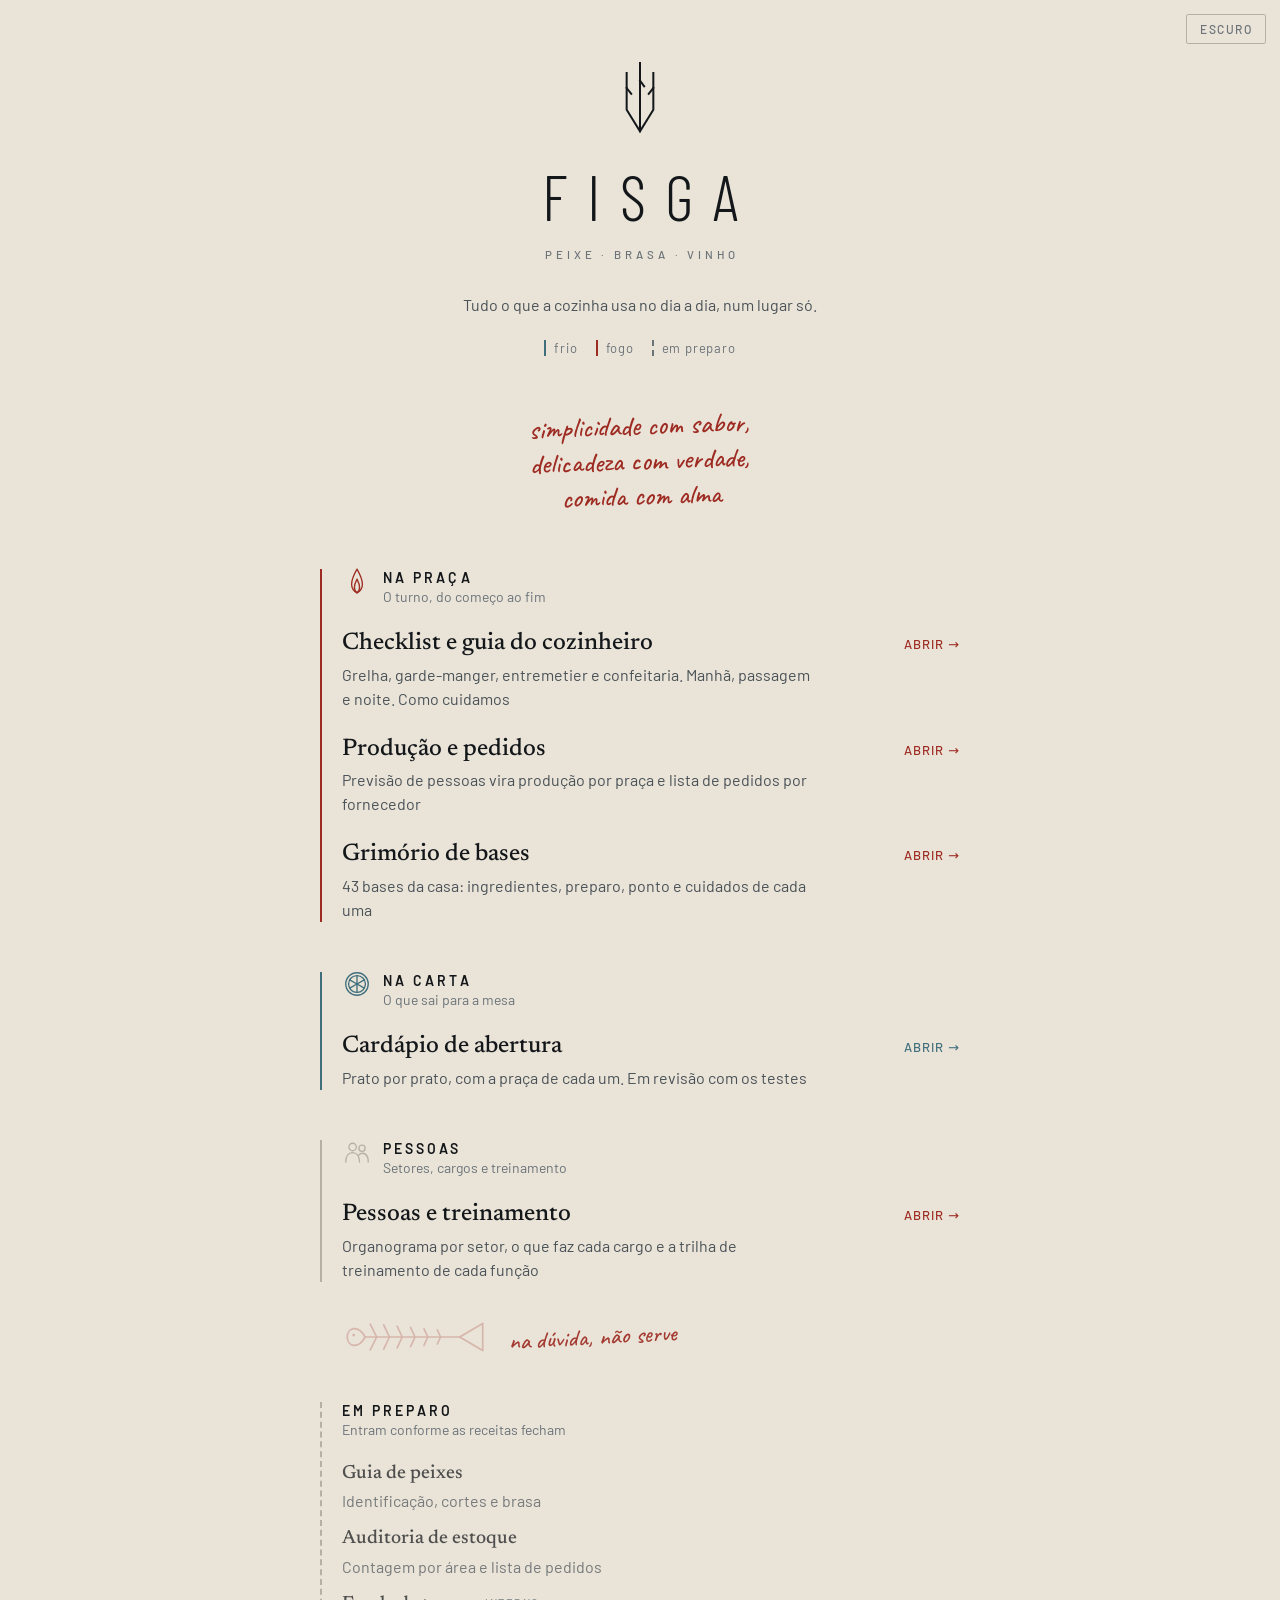
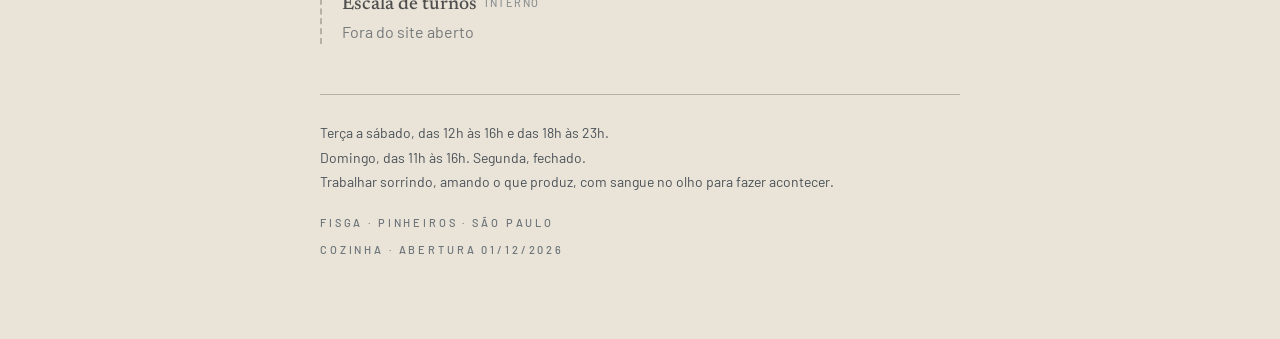
==== commit b1cd1a81: "Grimório de bases v2: 43 fichas, com os ajustes do Fran de 27/11 Co-Authored-By: Claude Opus 5.5 <no" ====
--- a/index.html
+++ b/index.html
@@ -41,6 +41,10 @@
   <div class="linha"><div class="nome">Produção e pedidos</div><div class="preco">abrir →</div></div>
   <div class="desc">Previsão de pessoas vira produção por praça e lista de pedidos por fornecedor</div>
 </a>
+<a class="item destaque" href="grimorio.html">
+  <div class="linha"><div class="nome">Grimório de bases</div><div class="preco">abrir →</div></div>
+  <div class="desc">43 bases da casa: ingredientes, preparo, ponto e cuidados de cada uma</div>
+</a>
 </section>
 
 <section class="frio">
@@ -80,7 +84,6 @@
 
 <section class="preparo">
 <div class="cab"><div><h3>EM PREPARO</h3><div class="subtitulo">Entram conforme as receitas fecham</div></div></div>
-<div class="item simples"><div class="nome">Grimório de bases</div><div class="desc">As bases da casa, com as receitas refeitas</div></div>
 <div class="item simples"><div class="nome">Guia de peixes</div><div class="desc">Identificação, cortes e brasa</div></div>
 <div class="item simples"><div class="nome">Auditoria de estoque</div><div class="desc">Contagem por área e lista de pedidos</div></div>
 <div class="item simples"><div class="nome">Escala de turnos<span class="etiqueta">interno</span></div><div class="desc">Fora do site aberto</div></div>
